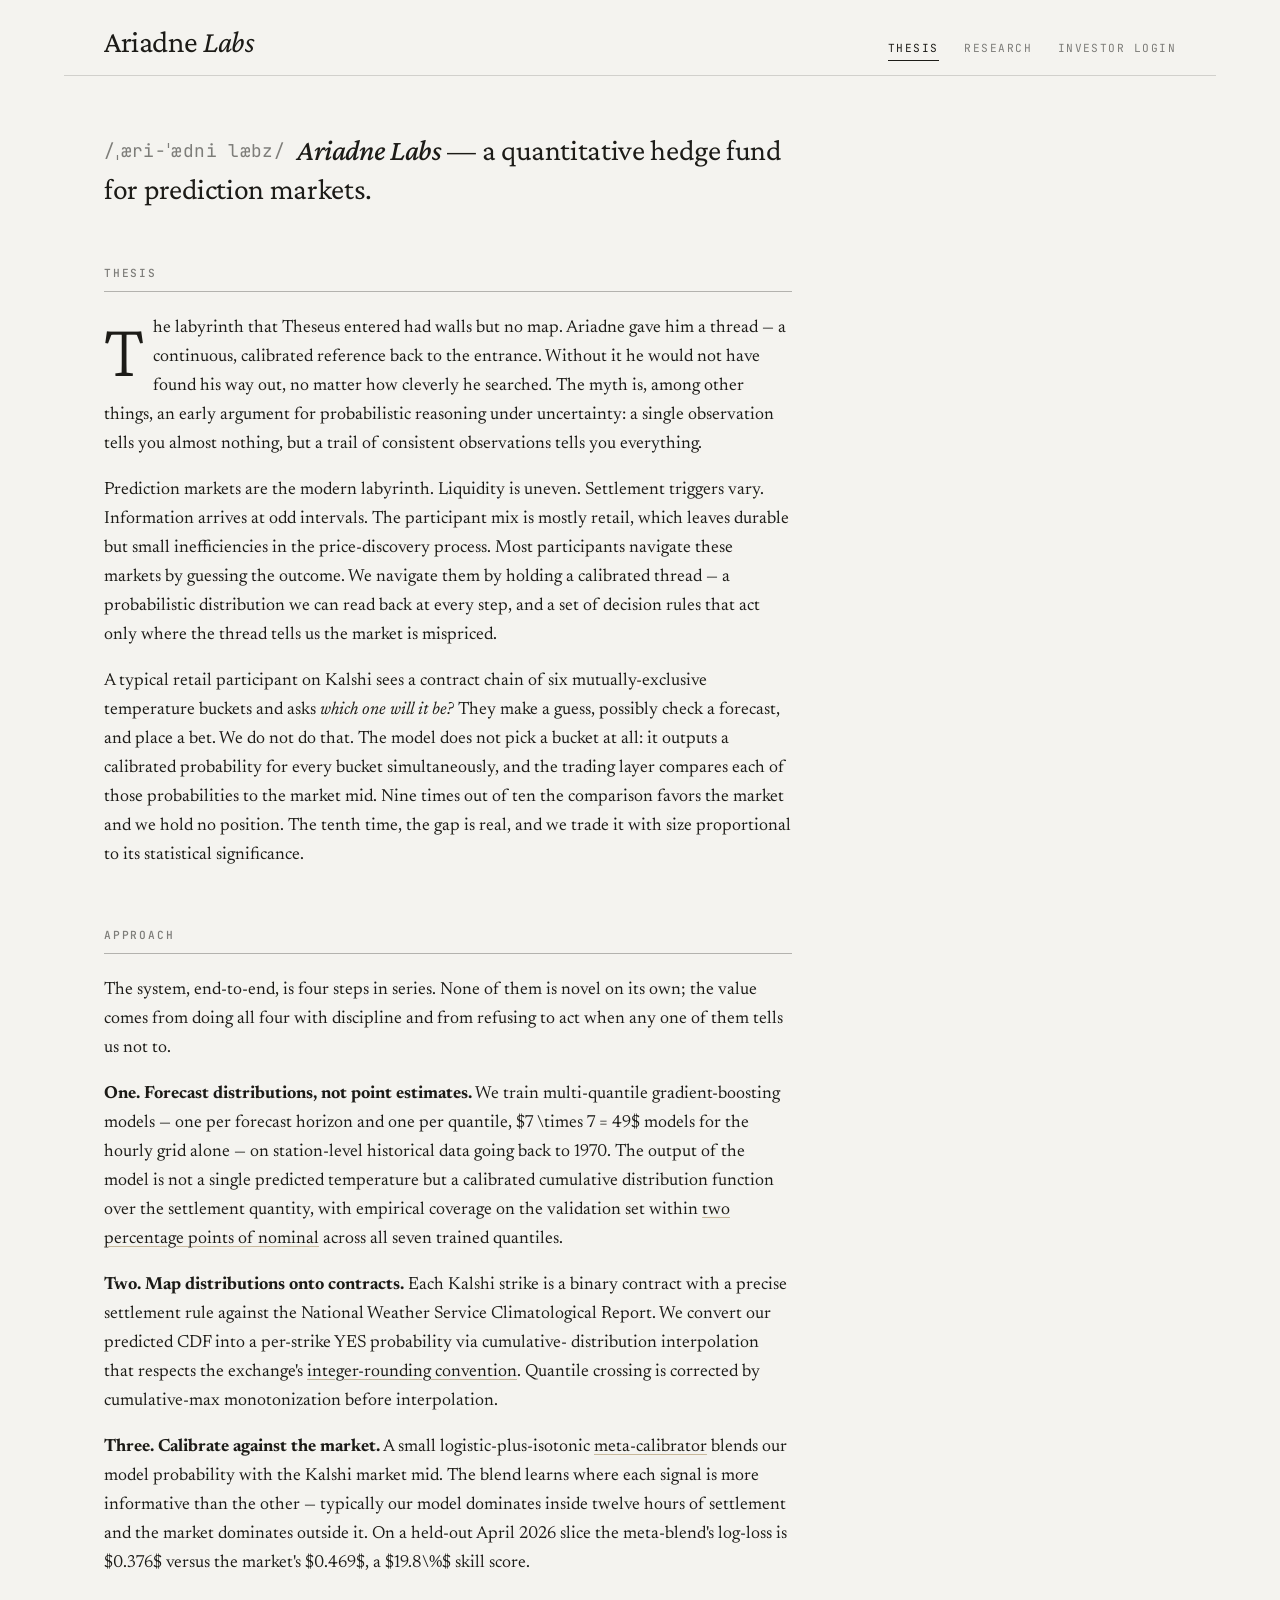
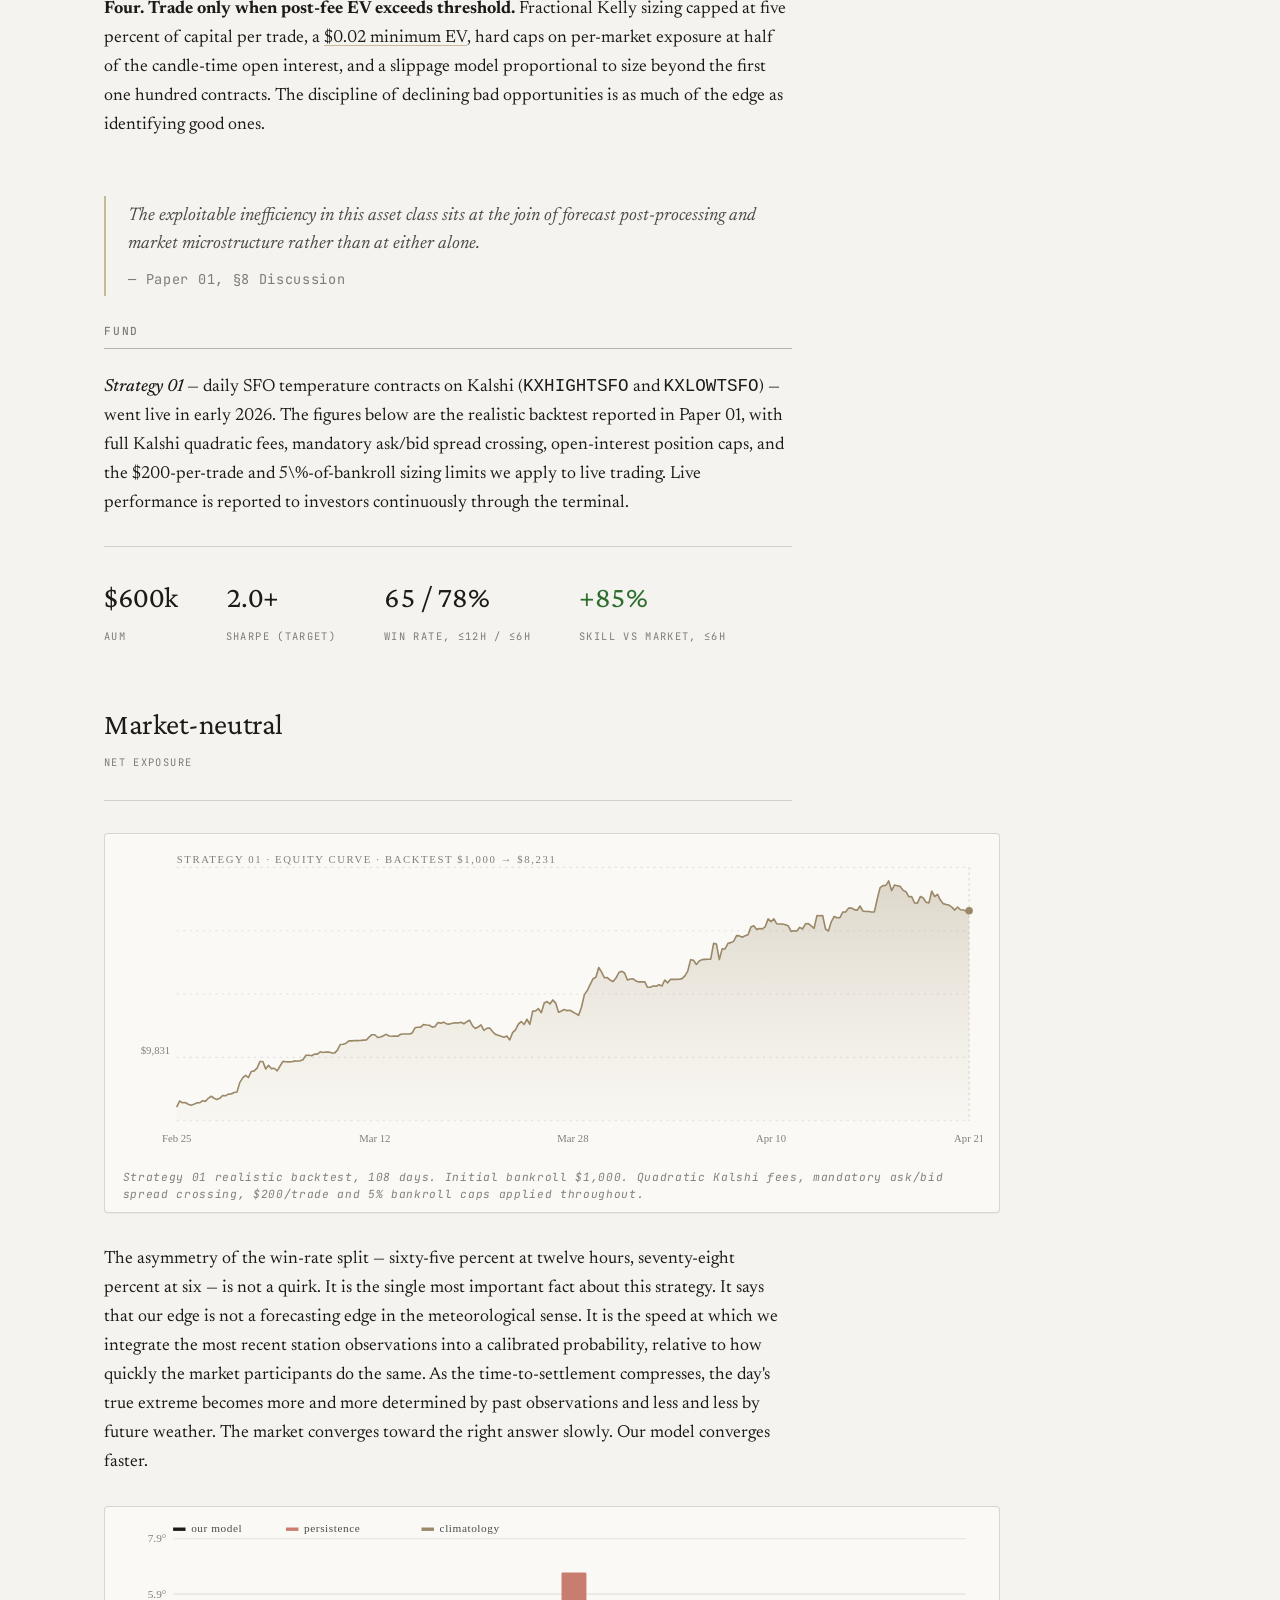
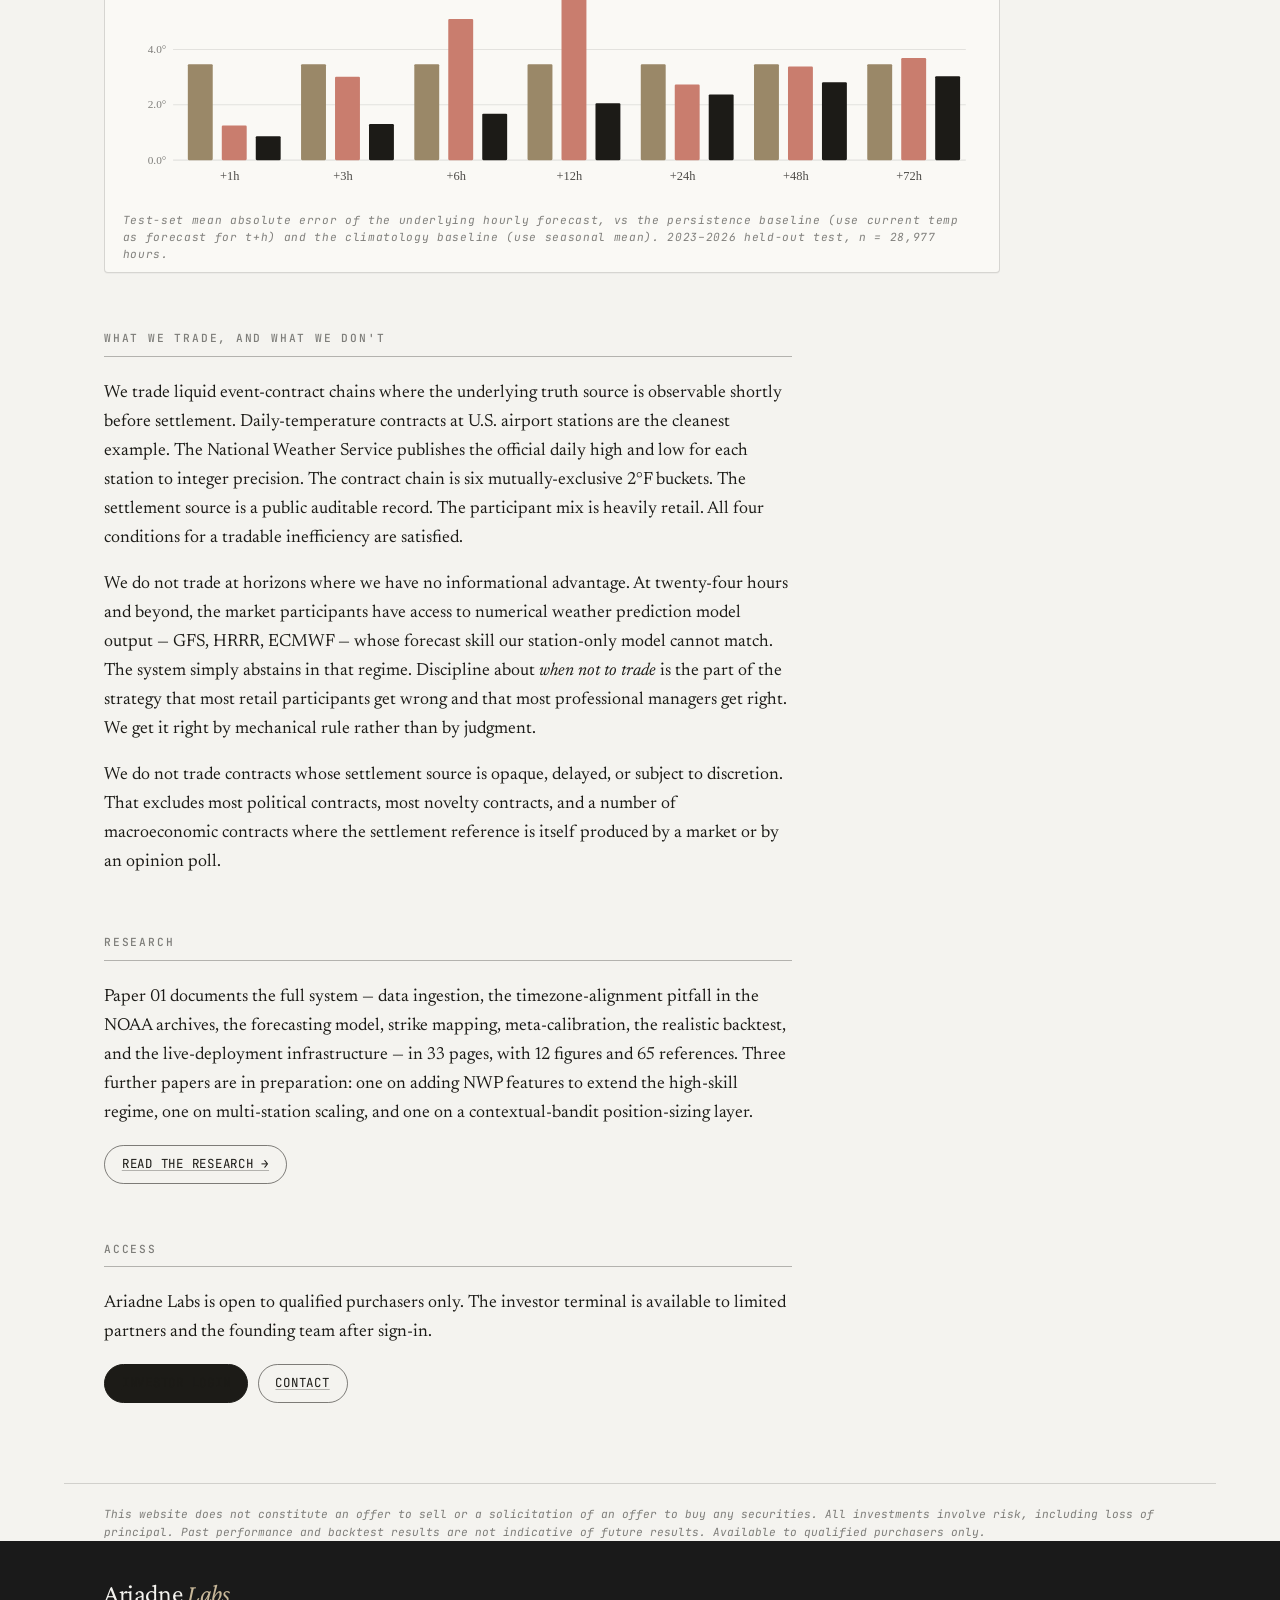
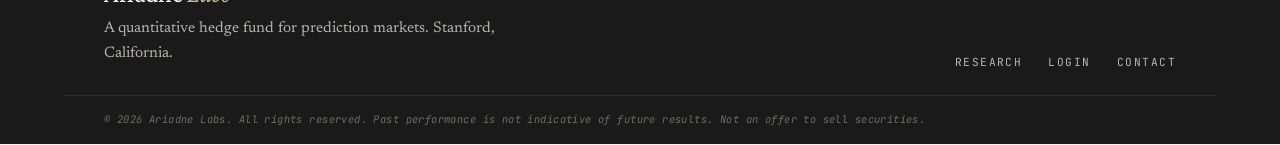
==== index.html @ 955a6ab6 "Restructure for Vercel: site files at repo root * moved site/* to repo root (index.html, research.ht" ====
<!doctype html>
<html lang="en">
<head>
<meta charset="utf-8">
<meta name="viewport" content="width=device-width, initial-scale=1">
<title>Ariadne Labs — A quantitative hedge fund for prediction markets</title>
<meta name="description" content="Ariadne Labs is a quantitative AI hedge fund that systematically prices gaps between machine-implied probabilities and prediction-market prices.">
<meta name="author" content="Ariadne Labs">
<meta property="og:title" content="Ariadne Labs">
<meta property="og:description" content="A quantitative hedge fund for prediction markets.">
<meta property="og:type" content="website">

<link rel="preconnect" href="https://fonts.googleapis.com">
<link rel="preconnect" href="https://fonts.gstatic.com" crossorigin>
<link href="https://fonts.googleapis.com/css2?family=Newsreader:ital,opsz,wght@0,6..72,200..800;1,6..72,200..800&family=Crimson+Pro:ital,wght@0,200..900;1,200..900&family=JetBrains+Mono:wght@100..800&display=swap" rel="stylesheet">
<link rel="stylesheet" href="css/site.css">
</head>
<body>

<header class="site-header">
  <a href="index.html" class="wordmark">Ariadne <em>Labs</em></a>
  <nav class="site-nav">
    <a href="index.html" class="active">Thesis</a>
    <a href="research.html">Research</a>
    <a href="login.html">Investor login</a>
  </nav>
</header>

<article class="article">

  <!-- ─────────────────────────── lede ─────────────────────────── -->
  <section class="lede">
    <p>
      <span class="ipa">/ˌæri-ˈædni læbz/</span>
      <em class="brand">Ariadne Labs</em>
      &mdash; a quantitative hedge fund for prediction markets.
    </p>
  </section>

  <!-- ─────────────────────────── thesis ─────────────────────────── -->
  <section class="block">
    <h2 class="block-label">Thesis</h2>

    <p class="has-drop-cap">
      The labyrinth that Theseus entered had walls but no map. Ariadne gave
      him a thread &mdash; a continuous, calibrated reference back to the
      entrance. Without it he would not have found his way out, no matter
      how cleverly he searched. The myth is, among other things, an early
      argument for probabilistic reasoning under uncertainty: a single
      observation tells you almost nothing, but a trail of consistent
      observations tells you everything.
    </p>

    <p>
      Prediction markets are the modern labyrinth. Liquidity is uneven.
      Settlement triggers vary. Information arrives at odd intervals. The
      participant mix is mostly retail, which leaves durable but small
      inefficiencies in the price-discovery process. Most participants
      navigate these markets by guessing the outcome. We navigate them by
      holding a calibrated thread &mdash; a probabilistic distribution we
      can read back at every step, and a set of decision rules that act
      only where the thread tells us the market is mispriced.
    </p>

    <p>
      A typical retail participant on Kalshi sees a contract chain of six
      mutually-exclusive temperature buckets and asks <em>which one will it
      be?</em> They make a guess, possibly check a forecast, and place a
      bet. We do not do that. The model does not pick a bucket at all: it
      outputs a calibrated probability for every bucket simultaneously, and
      the trading layer compares each of those probabilities to the market
      mid. Nine times out of ten the comparison favors the market and we
      hold no position. The tenth time, the gap is real, and we trade it
      with size proportional to its statistical significance.
    </p>
  </section>

  <!-- ─────────────────────────── approach ─────────────────────────── -->
  <section class="block">
    <h2 class="block-label">Approach</h2>

    <p>
      The system, end-to-end, is four steps in series. None of them is
      novel on its own; the value comes from doing all four with discipline
      and from refusing to act when any one of them tells us not to.
    </p>

    <p>
      <strong>One. Forecast distributions, not point estimates.</strong>
      We train multi-quantile gradient-boosting models &mdash; one per
      forecast horizon and one per quantile, $7 \times 7 = 49$ models for
      the hourly grid alone &mdash; on station-level historical data going
      back to 1970. The output of the model is not a single predicted
      temperature but a calibrated cumulative distribution function over
      the settlement quantity, with empirical coverage on the validation
      set within
      <span class="term" data-def="±0.02 of nominal at h = 1h, growing modestly to ±0.06 at h = 72h. The model is consistently calibrated across all quantiles tested in the held-out 2020–2022 validation slice.">two percentage points of nominal</span>
      across all seven trained quantiles.
    </p>

    <p>
      <strong>Two. Map distributions onto contracts.</strong> Each Kalshi
      strike is a binary contract with a precise settlement rule against
      the National Weather Service Climatological Report. We convert our
      predicted CDF into a per-strike YES probability via cumulative-
      distribution interpolation that respects the exchange's
      <span class="term" data-def="The NWS reports daily extremes to integer-degree precision. A bucket [a, b] in degrees Fahrenheit therefore settles YES iff the realized temperature is in {a, a+1, …, b}. We compute its probability as F(b + 0.5) – F(a − 0.5), the standard continuity correction when relating discrete-rounded outcomes to continuous predictive distributions.">integer-rounding convention</span>.
      Quantile crossing is corrected by cumulative-max monotonization
      before interpolation.
    </p>

    <p>
      <strong>Three. Calibrate against the market.</strong> A small
      logistic-plus-isotonic
      <span class="term" data-def="A two-stage calibrator trained on the chronological train tail of our Kalshi data. Stage one is logistic regression on (logit model, logit market, disagreement, hours-to-settle, spread, log open interest, log volume, strike type one-hot). Stage two is isotonic regression on the held-out tail of stage one's output. The blend learns when each signal is more informative than the other.">meta-calibrator</span>
      blends our model probability with the Kalshi market mid. The blend
      learns where each signal is more informative than the other &mdash;
      typically our model dominates inside twelve hours of settlement and
      the market dominates outside it. On a held-out April 2026 slice the
      meta-blend's log-loss is $0.376$ versus the market's $0.469$, a
      $19.8\%$ skill score.
    </p>

    <p>
      <strong>Four. Trade only when post-fee EV exceeds threshold.</strong>
      Fractional Kelly sizing capped at five percent of capital per trade,
      a
      <span class="term" data-def="At least $0.02 per contract after Kalshi's quadratic fee schedule and after crossing the bid-ask spread. The threshold is set well above the $0.01 minimum fee floor and is conservative enough to absorb both slippage and modest model error.">$0.02 minimum EV</span>,
      hard caps on per-market exposure at half of the candle-time open
      interest, and a slippage model proportional to size beyond the first
      one hundred contracts. The discipline of declining bad opportunities
      is as much of the edge as identifying good ones.
    </p>
  </section>

  <!-- ─────────────────────────── pull-quote ─────────────────────────── -->
  <blockquote>
    The exploitable inefficiency in this asset class sits at the join of
    forecast post-processing and market microstructure rather than at
    either alone.
    <cite>— Paper 01, §8 Discussion</cite>
  </blockquote>

  <!-- ─────────────────────────── fund ─────────────────────────── -->
  <section class="block">
    <h2 class="block-label">Fund</h2>

    <p>
      <em class="brand">Strategy 01</em> &mdash; daily SFO temperature
      contracts on Kalshi (<code>KXHIGHTSFO</code> and
      <code>KXLOWTSFO</code>) &mdash; went live in early 2026. The figures
      below are the realistic backtest reported in Paper 01, with full
      Kalshi quadratic fees, mandatory ask/bid spread crossing,
      open-interest position caps, and the $200-per-trade and 5\%-of-bankroll
      sizing limits we apply to live trading. Live performance is reported
      to investors continuously through the terminal.
    </p>

    <div class="stat-row">
      <div class="stat"><span class="v">$600k</span><span class="l">AUM</span></div>
      <div class="stat"><span class="v">2.0+</span><span class="l">Sharpe (target)</span></div>
      <div class="stat"><span class="v">65 / 78%</span><span class="l">Win rate, ≤12h / ≤6h</span></div>
      <div class="stat"><span class="v"><span class="up">+85%</span></span><span class="l">Skill vs market, ≤6h</span></div>
      <div class="stat"><span class="v">Market-neutral</span><span class="l">Net exposure</span></div>
    </div>

    <figure class="inline">
      <object data="img/hero-equity.svg" type="image/svg+xml" aria-label="Equity curve, Strategy 01 backtest">
        <img src="img/hero-equity.svg" alt="Equity curve, Strategy 01 backtest">
      </object>
      <figcaption>
        Strategy 01 realistic backtest, 108 days. Initial bankroll $1,000.
        Quadratic Kalshi fees, mandatory ask/bid spread crossing,
        $200/trade and 5% bankroll caps applied throughout.
      </figcaption>
    </figure>

    <p>
      The asymmetry of the win-rate split &mdash; sixty-five percent at
      twelve hours, seventy-eight percent at six &mdash; is not a quirk.
      It is the single most important fact about this strategy. It says
      that our edge is not a forecasting edge in the meteorological sense.
      It is the speed at which we integrate the most recent station
      observations into a calibrated probability, relative to how quickly
      the market participants do the same. As the time-to-settlement
      compresses, the day's true extreme becomes more and more determined
      by past observations and less and less by future weather. The
      market converges toward the right answer slowly. Our model converges
      faster.
    </p>

    <figure class="inline">
      <object data="img/skill-bars.svg" type="image/svg+xml" aria-label="Test-set MAE by horizon vs persistence and climatology">
        <img src="img/skill-bars.svg" alt="Test-set MAE by horizon vs persistence and climatology">
      </object>
      <figcaption>
        Test-set mean absolute error of the underlying hourly forecast,
        vs the persistence baseline (use current temp as forecast for t+h)
        and the climatology baseline (use seasonal mean). 2023&ndash;2026
        held-out test, n = 28,977 hours.
      </figcaption>
    </figure>
  </section>

  <!-- ─────────────────────────── what we trade ─────────────────────────── -->
  <section class="block">
    <h2 class="block-label">What we trade, and what we don't</h2>

    <p>
      We trade liquid event-contract chains where the underlying truth
      source is observable shortly before settlement. Daily-temperature
      contracts at U.S. airport stations are the cleanest example. The
      National Weather Service publishes the official daily high and low
      for each station to integer precision. The contract chain is six
      mutually-exclusive 2°F buckets. The settlement source is a public
      auditable record. The participant mix is heavily retail. All four
      conditions for a tradable inefficiency are satisfied.
    </p>

    <p>
      We do not trade at horizons where we have no informational advantage.
      At twenty-four hours and beyond, the market participants have access
      to numerical weather prediction model output &mdash; GFS, HRRR,
      ECMWF &mdash; whose forecast skill our station-only model cannot
      match. The system simply abstains in that regime. Discipline about
      <em>when not to trade</em> is the part of the strategy that most
      retail participants get wrong and that most professional managers
      get right. We get it right by mechanical rule rather than by
      judgment.
    </p>

    <p>
      We do not trade contracts whose settlement source is opaque,
      delayed, or subject to discretion. That excludes most political
      contracts, most novelty contracts, and a number of macroeconomic
      contracts where the settlement reference is itself produced by a
      market or by an opinion poll.
    </p>
  </section>

  <!-- ─────────────────────────── research ─────────────────────────── -->
  <section class="block">
    <h2 class="block-label">Research</h2>

    <p>
      Paper 01 documents the full system &mdash; data ingestion, the
      timezone-alignment pitfall in the NOAA archives, the forecasting
      model, strike mapping, meta-calibration, the realistic backtest, and
      the live-deployment infrastructure &mdash; in 33 pages, with 12
      figures and 65 references. Three further papers are in preparation:
      one on adding NWP features to extend the high-skill regime, one on
      multi-station scaling, and one on a contextual-bandit position-sizing
      layer.
    </p>

    <p class="btn-row">
      <a class="btn btn-secondary" href="research.html">Read the research →</a>
    </p>
  </section>

  <!-- ─────────────────────────── access ─────────────────────────── -->
  <section class="block">
    <h2 class="block-label">Access</h2>

    <p>
      Ariadne Labs is open to qualified purchasers only. The investor
      terminal is available to limited partners and the founding team
      after sign-in.
    </p>

    <p class="btn-row">
      <a class="btn" href="login.html">Investor login</a>
      <a class="btn btn-secondary" href="mailto:tkim219@stanford.edu">Contact</a>
    </p>
  </section>

</article>

<p class="disclaimer">
  This website does not constitute an offer to sell or a solicitation of an offer to buy any
  securities. All investments involve risk, including loss of principal. Past performance and
  backtest results are not indicative of future results. Available to qualified purchasers only.
</p>

<footer class="site-footer">
  <div class="site-footer-inner">
    <div>
      <a href="index.html" class="wordmark">Ariadne <em>Labs</em></a>
      <p>A quantitative hedge fund for prediction markets. Stanford, California.</p>
    </div>
    <nav class="links">
      <a href="research.html">Research</a>
      <a href="login.html">Login</a>
      <a href="mailto:tkim219@stanford.edu">Contact</a>
    </nav>
  </div>
  <div class="site-footer-bar">
    © 2026 Ariadne Labs. All rights reserved.
    Past performance is not indicative of future results. Not an offer to sell securities.
  </div>
</footer>

</body>
</html>
---- css/site.css ----
/* ariadne labs ── site stylesheet
 * design: intempus.org + standardsignal.com
 * format: situational-awareness.ai (long-form essay)
 */

:root {
  --bg:           #F4F3EF;
  --bg-elevated:  #FAF9F5;
  --surface:      #ECEAE2;
  --fg:           #1C1B17;
  --fg-muted:     rgba(28, 27, 23, 0.78);
  --fg-faint:     rgba(28, 27, 23, 0.55);
  --fg-fainter:   rgba(28, 27, 23, 0.30);
  --rule:         rgba(28, 27, 23, 0.16);
  --accent:       #C8B89A;
  --accent-strong:#9A8868;

  --serif-display: "Crimson Pro", "Newsreader", Georgia, "Times New Roman", serif;
  --serif-text:    "Newsreader", "Crimson Pro", Georgia, serif;
  --mono:          "JetBrains Mono", "SF Mono", Menlo, Consolas, monospace;

  /* situational-awareness uses ~700-720px text column */
  --measure:       43rem;
  --measure-narrow:34rem;
  --measure-wide:  56rem;
  --layout-max:    72rem;

  --pad-x:         clamp(1.25rem, 4vw, 2.5rem);
  --pad-y:         clamp(2rem, 5vh, 3.5rem);
}

*, *::before, *::after { box-sizing: border-box; }
html { -webkit-text-size-adjust: 100%; }

body {
  margin: 0;
  background: var(--bg);
  color: var(--fg);
  font-family: var(--serif-text);
  font-size: 18px;
  line-height: 1.65;
  font-feature-settings: "kern", "liga", "onum";
  font-variant-numeric: oldstyle-nums proportional-nums;
  -webkit-font-smoothing: antialiased;
  -moz-osx-font-smoothing: grayscale;
  text-rendering: optimizeLegibility;
}

::selection { background: rgba(154, 136, 104, 0.30); color: var(--fg); }

/* ═══════════════════════════════════════════════════════════════════
   header / navigation
   ═══════════════════════════════════════════════════════════════════ */

.site-header {
  max-width: var(--layout-max);
  margin: 0 auto;
  padding: clamp(1.4rem, 3vh, 2.4rem) var(--pad-x) 0.9rem;
  display: flex;
  justify-content: space-between;
  align-items: baseline;
  gap: 2rem;
  border-bottom: 1px solid var(--rule);
}

.wordmark {
  font-family: var(--serif-display);
  font-size: clamp(1.6rem, 2.4vw, 2rem);
  font-weight: 400;
  letter-spacing: -0.015em;
  line-height: 1;
  color: var(--fg);
  text-decoration: none;
}
.wordmark em {
  font-style: italic;
  font-weight: 400;
  color: var(--fg);
}

.site-nav {
  display: flex;
  gap: 1.6rem;
  font-family: var(--mono);
  font-size: 0.7rem;
  letter-spacing: 0.13em;
  text-transform: uppercase;
}
.site-nav a {
  color: var(--fg-faint);
  text-decoration: none;
  padding: 0.15rem 0;
  border-bottom: 1px solid transparent;
  transition: color 120ms ease, border-color 120ms ease;
}
.site-nav a:hover,
.site-nav a.active {
  color: var(--fg);
  border-bottom-color: var(--fg);
}

/* ═══════════════════════════════════════════════════════════════════
   article container — situational-awareness book-style column
   ═══════════════════════════════════════════════════════════════════ */

.article {
  max-width: var(--layout-max);
  margin: 0 auto;
  padding: clamp(2.5rem, 6vh, 4.5rem) var(--pad-x) 0;
}

.article > * { max-width: var(--measure); }

/* ═══════════════════════════════════════════════════════════════════
   lede / opener (intempus style)
   ═══════════════════════════════════════════════════════════════════ */

.lede { margin: 0 0 3.5rem 0; }
.lede .ipa {
  font-family: var(--mono);
  font-size: 0.6em;
  letter-spacing: 0.02em;
  color: var(--fg-faint);
  vertical-align: 0.18em;
  margin-right: 0.35em;
  font-feature-settings: "tnum";
}
.lede p {
  font-family: var(--serif-display);
  font-size: clamp(1.4rem, 2.6vw, 1.85rem);
  font-weight: 400;
  line-height: 1.32;
  letter-spacing: -0.012em;
  margin: 0;
  color: var(--fg);
}
.lede em {
  font-style: italic;
  font-weight: 500;
}

/* ═══════════════════════════════════════════════════════════════════
   block / section
   ═══════════════════════════════════════════════════════════════════ */

.block { margin-bottom: 3.5rem; max-width: var(--layout-max); }

.block-label {
  font-family: var(--mono);
  font-size: 0.7rem;
  font-weight: 500;
  letter-spacing: 0.16em;
  text-transform: uppercase;
  color: var(--fg-faint);
  border-bottom: 1px solid var(--fg-fainter);
  padding-bottom: 0.5rem;
  margin: 0 0 1.4rem 0;
  max-width: var(--measure);
}

/* article body type. tight measure, generous leading. */
.block p,
.article > p {
  font-family: var(--serif-text);
  font-size: 1.1rem;
  line-height: 1.65;
  margin: 0 0 1.05rem 0;
  max-width: var(--measure);
}
.block ol,
.block ul { max-width: var(--measure); padding-left: 1.5em; margin: 0 0 1.4rem 0; }
.block li { margin-bottom: 0.5rem; line-height: 1.6; }

/* drop cap on first paragraph of an article (situational-awareness style) */
.has-drop-cap::first-letter {
  float: left;
  font-family: var(--serif-display);
  font-size: 4.4em;
  font-weight: 200;
  line-height: 0.85;
  margin: 0.05em 0.12em 0 0;
  color: var(--fg);
}

/* italic block emphasis (intempus brand pattern) */
.brand {
  font-style: italic;
  font-weight: 500;
}

/* inline links (situational-awareness style — underline, hover blue) */
a.inline,
.block p a,
.article > p a {
  color: inherit;
  text-decoration: underline;
  text-decoration-thickness: 0.045em;
  text-underline-offset: 0.18em;
  text-decoration-color: var(--fg-fainter);
  transition: text-decoration-color 120ms, color 120ms;
}
.block p a:hover,
.article > p a:hover { color: #1d3fa1; text-decoration-color: #1d3fa1; }

/* ═══════════════════════════════════════════════════════════════════
   hover-defined terms (standardsignal pattern — but lighter)
   ═══════════════════════════════════════════════════════════════════ */

.term {
  cursor: help;
  text-decoration: underline;
  text-decoration-thickness: 0.05em;
  text-underline-offset: 0.18em;
  text-decoration-color: var(--accent);
  position: relative;
}
.term:hover { text-decoration-color: var(--accent-strong); }
.term:hover::after {
  content: attr(data-def);
  position: absolute;
  left: 0;
  top: 1.6em;
  z-index: 50;
  background: var(--bg-elevated);
  border: 1px solid var(--rule);
  box-shadow: 0 6px 26px rgba(28, 27, 23, 0.10);
  padding: 0.85rem 1rem;
  border-radius: 4px;
  font-family: var(--serif-text);
  font-size: 0.95rem;
  line-height: 1.5;
  color: var(--fg-muted);
  width: 22rem;
  max-width: calc(100vw - 3rem);
  white-space: normal;
  text-decoration: none;
}

/* ═══════════════════════════════════════════════════════════════════
   inline figure (situational-awareness chart embeds)
   ═══════════════════════════════════════════════════════════════════ */

figure.inline {
  margin: 1.8rem 0 2rem;
  max-width: var(--measure-wide);
  background: var(--bg-elevated);
  border: 1px solid var(--rule);
  border-radius: 4px;
  padding: 1rem 1.1rem 0.6rem;
  box-shadow: 0 1px 0 rgba(28, 27, 23, 0.03);
}
figure.inline svg { width: 100%; height: auto; display: block; }
figure.inline figcaption {
  margin-top: 0.4rem;
  font-family: var(--mono);
  font-size: 0.7rem;
  letter-spacing: 0.06em;
  color: var(--fg-faint);
  font-style: italic;
  line-height: 1.5;
  font-feature-settings: "tnum";
}

/* ═══════════════════════════════════════════════════════════════════
   accent badges / chips
   ═══════════════════════════════════════════════════════════════════ */

.chip {
  display: inline-block;
  font-family: var(--mono);
  font-size: 0.68rem;
  letter-spacing: 0.13em;
  text-transform: uppercase;
  padding: 0.2rem 0.55rem;
  border-radius: 999px;
  margin-right: 0.35rem;
}
.chip-good { background: rgba(45, 110, 45, 0.10); color: #2D6E2D; }
.chip-warn { background: rgba(154, 136, 104, 0.18); color: #6E5C36; }
.chip-bad  { background: rgba(156, 41, 41, 0.10); color: #9C2929; }
.chip-neutral { background: var(--surface); color: var(--fg-muted); }

.up   { color: #2D6E2D; font-feature-settings: "tnum"; }
.down { color: #9C2929; font-feature-settings: "tnum"; }

/* ═══════════════════════════════════════════════════════════════════
   stat row (standardsignal style — but smaller, more academic)
   ═══════════════════════════════════════════════════════════════════ */

.stat-row {
  display: flex;
  flex-wrap: wrap;
  gap: clamp(1.25rem, 4vw, 3rem);
  align-items: baseline;
  padding: 1.6rem 0 1.4rem;
  border-top: 1px solid var(--rule);
  border-bottom: 1px solid var(--rule);
  margin: 1.8rem 0 2rem;
  max-width: var(--measure);
}
.stat .v {
  font-family: var(--serif-display);
  font-size: clamp(1.5rem, 2.6vw, 1.85rem);
  font-weight: 400;
  letter-spacing: -0.015em;
  display: block;
  font-feature-settings: "tnum";
  font-variant-numeric: tabular-nums;
}
.stat .l {
  font-family: var(--mono);
  font-size: 0.65rem;
  letter-spacing: 0.13em;
  text-transform: uppercase;
  color: var(--fg-faint);
  margin-top: 0.2rem;
}

/* ═══════════════════════════════════════════════════════════════════
   buttons (intempus / standardsignal hybrid — quiet, not chunky)
   ═══════════════════════════════════════════════════════════════════ */

.btn {
  display: inline-block;
  padding: 0.5rem 1.05rem;
  font-family: var(--mono);
  font-size: 0.78rem;
  letter-spacing: 0.06em;
  text-transform: uppercase;
  border: 1px solid var(--fg);
  background: var(--fg);
  color: var(--bg);
  border-radius: 999px;
  text-decoration: none;
  transition: background 120ms, color 120ms;
}
.btn:hover { background: transparent; color: var(--fg); }
.btn-secondary {
  background: transparent;
  color: var(--fg);
  border-color: var(--fg-faint);
}
.btn-secondary:hover {
  background: var(--fg);
  color: var(--bg);
  border-color: var(--fg);
}
.btn-row {
  display: flex;
  gap: 0.6rem;
  flex-wrap: wrap;
  margin-top: 1.4rem;
}

/* ═══════════════════════════════════════════════════════════════════
   pull-quote (situational-awareness blockquote)
   ═══════════════════════════════════════════════════════════════════ */

blockquote {
  font-family: var(--serif-text);
  font-style: italic;
  font-size: 1.15rem;
  line-height: 1.55;
  border-left: 2px solid var(--accent);
  padding: 0.4rem 0 0.4rem 1.4rem;
  margin: 1.6rem 0;
  color: var(--fg-muted);
  max-width: var(--measure);
}
blockquote cite {
  display: block;
  margin-top: 0.6rem;
  font-style: normal;
  font-size: 0.85rem;
  font-family: var(--mono);
  letter-spacing: 0.05em;
  color: var(--fg-faint);
}

/* ═══════════════════════════════════════════════════════════════════
   research papers list
   ═══════════════════════════════════════════════════════════════════ */

.papers {
  list-style: none;
  padding: 0;
  margin: 0;
  max-width: var(--measure);
}
.papers li {
  border-top: 1px solid var(--rule);
  padding: 1.5rem 0;
  display: grid;
  grid-template-columns: 2.4rem 1fr;
  column-gap: 1rem;
  align-items: baseline;
}
.papers li:last-child { border-bottom: 1px solid var(--rule); }
.paper-num {
  font-family: var(--mono);
  font-size: 0.78rem;
  color: var(--fg-faint);
  font-feature-settings: "tnum";
  letter-spacing: 0.04em;
}
.paper-title {
  font-family: var(--serif-display);
  font-size: 1.18rem;
  font-weight: 400;
  line-height: 1.35;
  letter-spacing: -0.01em;
  margin: 0 0 0.35rem 0;
}
.paper-title a {
  color: var(--fg);
  text-decoration: underline;
  text-decoration-thickness: 0.04em;
  text-decoration-color: var(--accent);
  text-underline-offset: 0.18em;
}
.paper-title a:hover { text-decoration-color: var(--fg); }
.paper-authors {
  font-family: var(--serif-text);
  font-size: 0.95rem;
  color: var(--fg-muted);
  margin: 0 0 0.3rem 0;
}
.paper-meta-line {
  font-family: var(--mono);
  font-size: 0.7rem;
  letter-spacing: 0.08em;
  color: var(--fg-faint);
  text-transform: uppercase;
}
.paper-meta-line a { color: var(--fg-faint); text-decoration-color: var(--fg-fainter); }
.paper-meta-line a:hover { color: var(--fg); text-decoration-color: var(--fg); }
.paper-pending .paper-title { color: var(--fg-faint); }

/* ═══════════════════════════════════════════════════════════════════
   form (login)
   ═══════════════════════════════════════════════════════════════════ */

.form {
  max-width: 22rem;
  margin: 1.6rem 0;
}
.form label {
  display: block;
  font-family: var(--mono);
  font-size: 0.65rem;
  letter-spacing: 0.13em;
  text-transform: uppercase;
  color: var(--fg-faint);
  margin: 1.2rem 0 0.4rem 0;
}
.form input {
  width: 100%;
  padding: 0.55rem 0.75rem;
  font-family: var(--serif-text);
  font-size: 1rem;
  color: var(--fg);
  background: var(--bg-elevated);
  border: 1px solid var(--rule);
  border-radius: 3px;
  outline: none;
  transition: border-color 120ms;
}
.form input:focus {
  border-color: var(--accent-strong);
}
.form-error {
  color: #9c2929;
  font-family: var(--mono);
  font-size: 0.75rem;
  letter-spacing: 0.04em;
  margin: 0.8rem 0 0;
  min-height: 1em;
}

/* ═══════════════════════════════════════════════════════════════════
   footer (standardsignal dark footer)
   ═══════════════════════════════════════════════════════════════════ */

.disclaimer {
  max-width: var(--layout-max);
  margin: 5rem auto 0;
  padding: 1.4rem var(--pad-x) 0;
  font-family: var(--mono);
  font-size: 0.7rem;
  font-style: italic;
  line-height: 1.55;
  color: var(--fg-faint);
  border-top: 1px solid var(--rule);
}

.site-footer {
  margin-top: 0;
  background: #1A1A1A;
  color: #93908A;
}
.site-footer-inner {
  max-width: var(--layout-max);
  margin: 0 auto;
  padding: 2.5rem var(--pad-x) 1.4rem;
  display: grid;
  grid-template-columns: 1fr auto;
  gap: 1.5rem 2rem;
  align-items: end;
}
.site-footer .wordmark {
  color: #F4F3EF;
  font-size: 1.6rem;
  display: block;
  margin-bottom: 0.6rem;
}
.site-footer .wordmark em { color: #C8B89A; }
.site-footer p {
  margin: 0 0 0.4rem 0;
  font-size: 0.95rem;
  font-family: var(--serif-text);
  color: #B8B5AE;
  max-width: 28rem;
}
.site-footer .links {
  font-family: var(--mono);
  font-size: 0.7rem;
  letter-spacing: 0.13em;
  text-transform: uppercase;
  text-align: right;
}
.site-footer .links a {
  color: #B8B5AE;
  text-decoration: none;
  display: inline-block;
  margin-left: 1.1rem;
  border-bottom: 1px solid transparent;
}
.site-footer .links a:hover { color: #F4F3EF; border-bottom-color: #F4F3EF; }
.site-footer-bar {
  border-top: 1px solid #2C2C2C;
  padding: 1rem var(--pad-x);
  max-width: var(--layout-max);
  margin: 0 auto;
  font-family: var(--mono);
  font-size: 0.65rem;
  letter-spacing: 0.04em;
  font-style: italic;
  color: #6F6C66;
  line-height: 1.5;
}

@media (max-width: 700px) {
  .site-header { flex-direction: column; align-items: flex-start; gap: 1rem; }
  .site-footer-inner { grid-template-columns: 1fr; }
  .site-footer .links { text-align: left; }
  .site-footer .links a { margin-left: 0; margin-right: 1.1rem; }
  .papers li { grid-template-columns: 1fr; }
}

/* ═══════════════════════════════════════════════════════════════════
   reduced motion
   ═══════════════════════════════════════════════════════════════════ */
@media (prefers-reduced-motion: reduce) {
  *, *::before, *::after {
    animation-duration: 0.01ms !important;
    transition-duration: 0.01ms !important;
  }
}
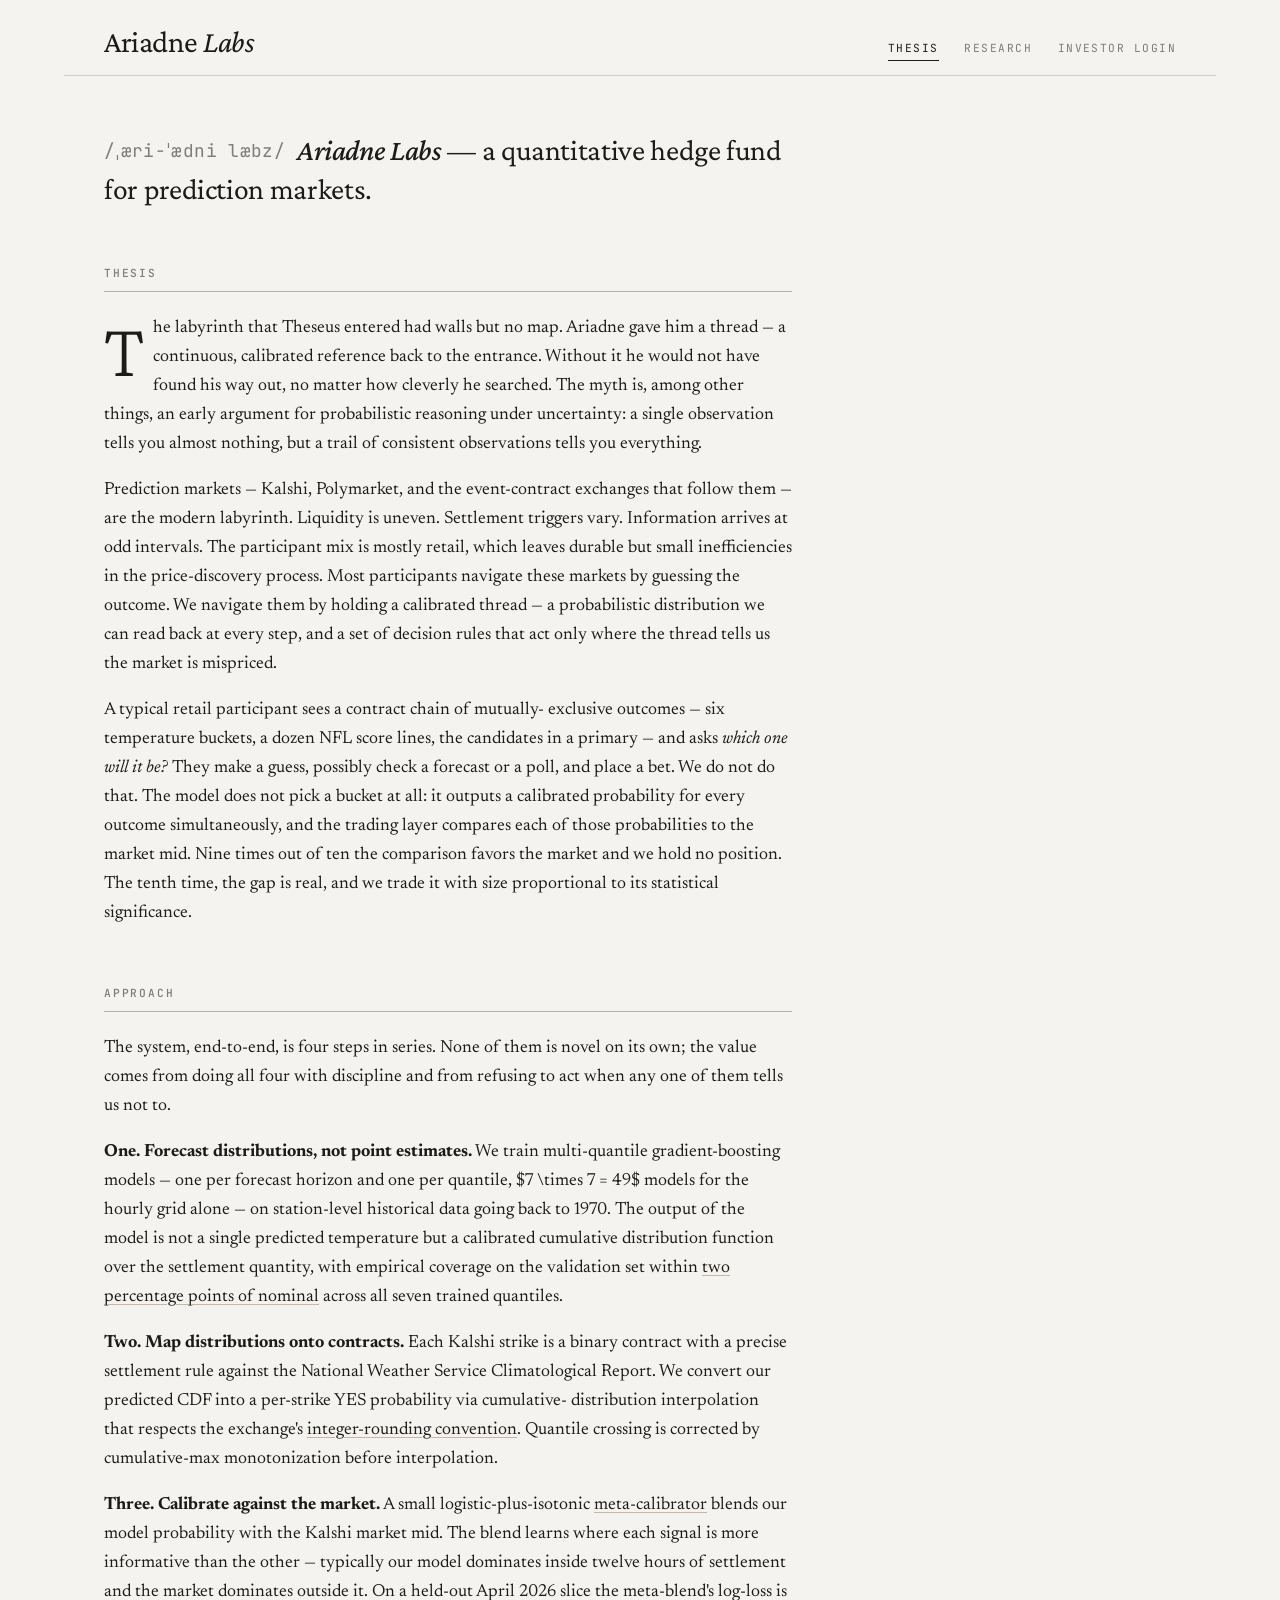
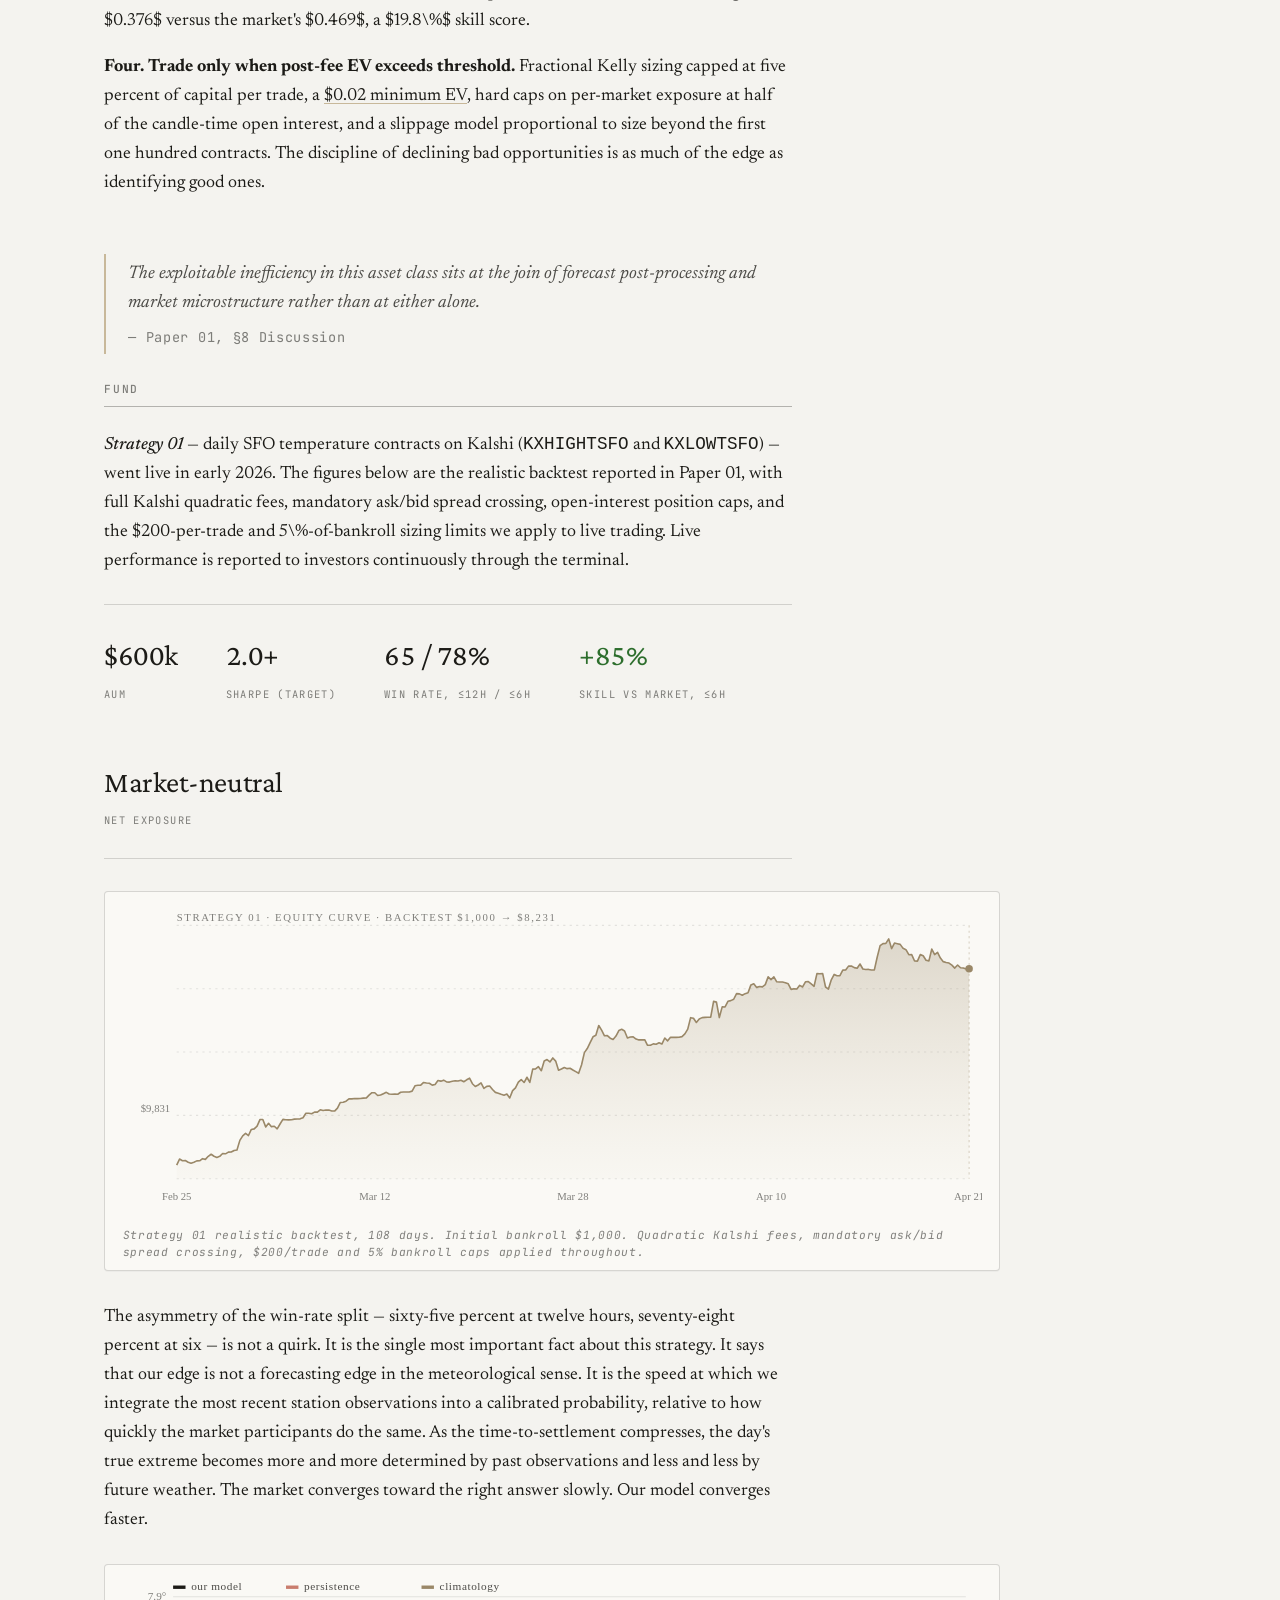
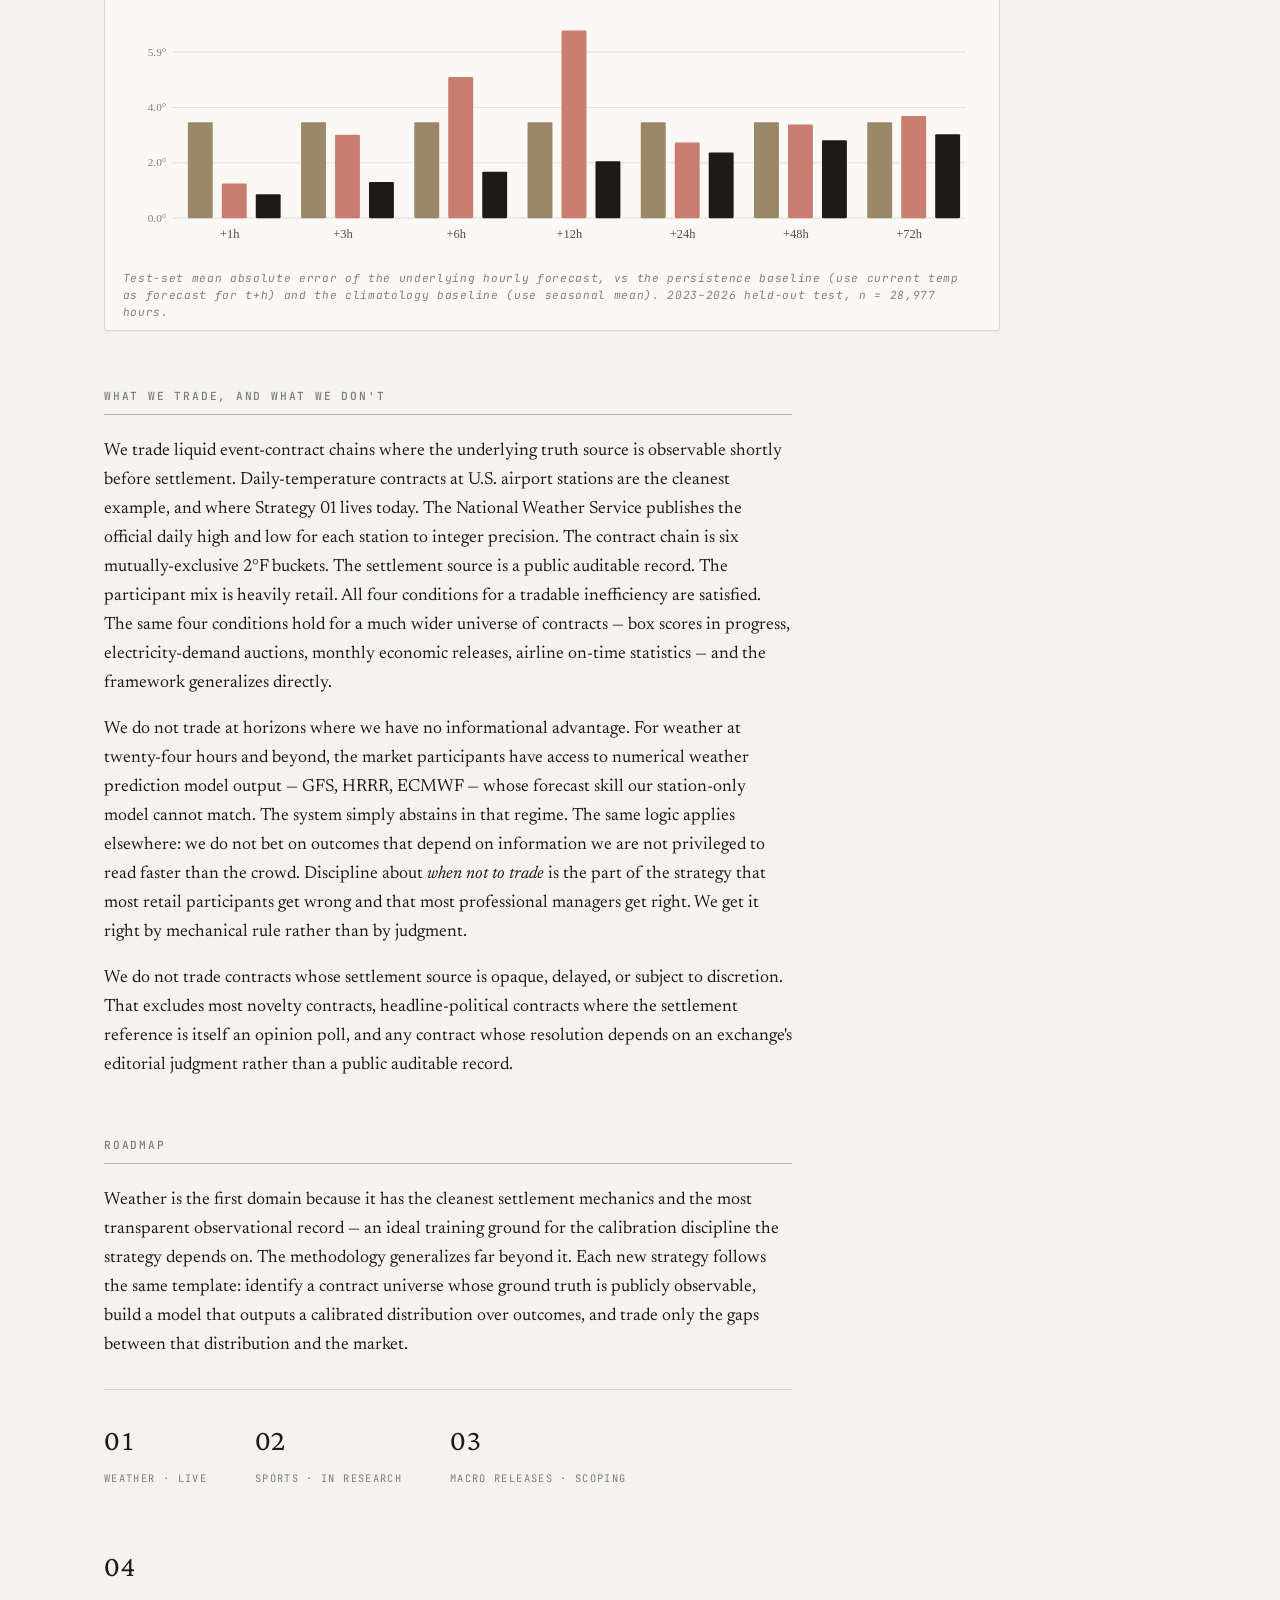
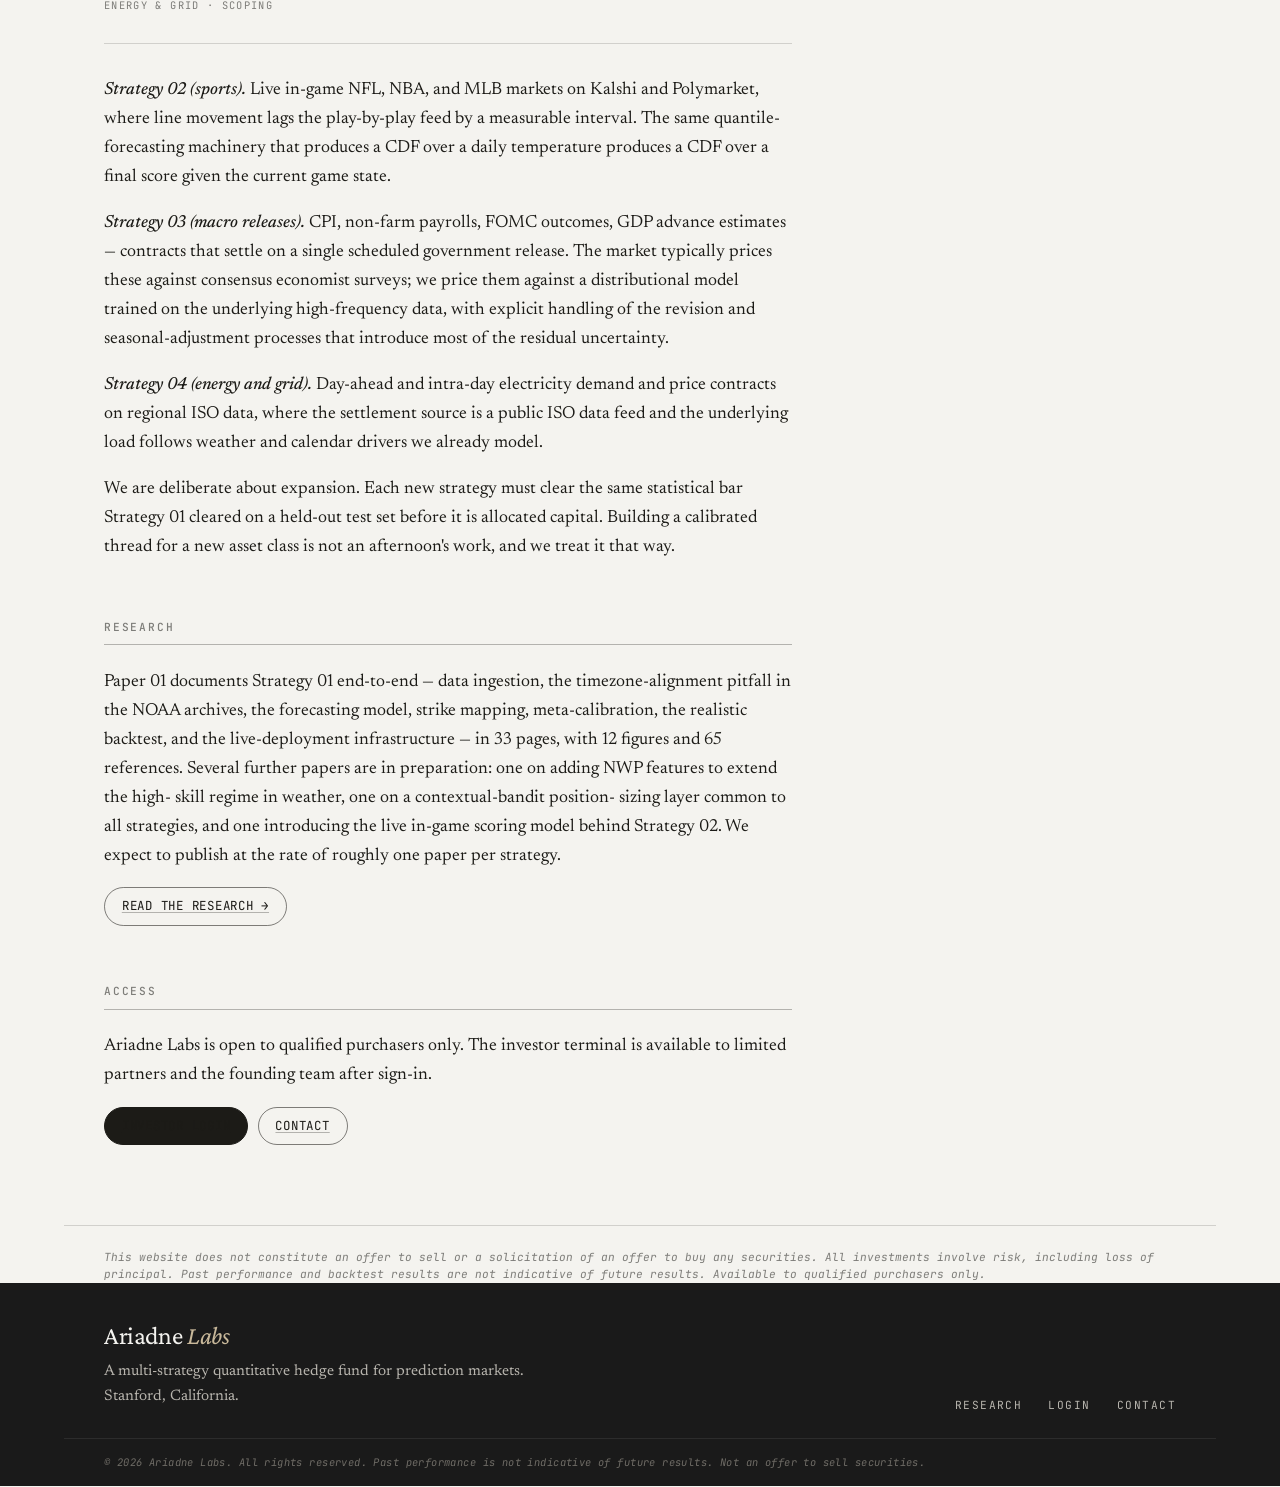
==== commit 23e2ec4a: "Terminal: bucket-probability + 72h-observations panels; broaden site scope - build_fund_state.py: em" ====
--- a/index.html
+++ b/index.html
@@ -4,10 +4,10 @@
 <meta charset="utf-8">
 <meta name="viewport" content="width=device-width, initial-scale=1">
 <title>Ariadne Labs — A quantitative hedge fund for prediction markets</title>
-<meta name="description" content="Ariadne Labs is a quantitative AI hedge fund that systematically prices gaps between machine-implied probabilities and prediction-market prices.">
+<meta name="description" content="Ariadne Labs is a quantitative AI hedge fund that systematically prices gaps between machine-implied probabilities and prediction-market prices on Kalshi, Polymarket, and other event-contract exchanges.">
 <meta name="author" content="Ariadne Labs">
 <meta property="og:title" content="Ariadne Labs">
-<meta property="og:description" content="A quantitative hedge fund for prediction markets.">
+<meta property="og:description" content="A multi-strategy quantitative hedge fund for prediction markets — Kalshi, Polymarket, and beyond.">
 <meta property="og:type" content="website">
 
 <link rel="preconnect" href="https://fonts.googleapis.com">
@@ -52,26 +52,30 @@
     </p>
 
     <p>
-      Prediction markets are the modern labyrinth. Liquidity is uneven.
-      Settlement triggers vary. Information arrives at odd intervals. The
-      participant mix is mostly retail, which leaves durable but small
-      inefficiencies in the price-discovery process. Most participants
-      navigate these markets by guessing the outcome. We navigate them by
-      holding a calibrated thread &mdash; a probabilistic distribution we
-      can read back at every step, and a set of decision rules that act
-      only where the thread tells us the market is mispriced.
-    </p>
-
-    <p>
-      A typical retail participant on Kalshi sees a contract chain of six
-      mutually-exclusive temperature buckets and asks <em>which one will it
-      be?</em> They make a guess, possibly check a forecast, and place a
-      bet. We do not do that. The model does not pick a bucket at all: it
-      outputs a calibrated probability for every bucket simultaneously, and
-      the trading layer compares each of those probabilities to the market
-      mid. Nine times out of ten the comparison favors the market and we
-      hold no position. The tenth time, the gap is real, and we trade it
-      with size proportional to its statistical significance.
+      Prediction markets &mdash; Kalshi, Polymarket, and the event-contract
+      exchanges that follow them &mdash; are the modern labyrinth. Liquidity
+      is uneven. Settlement triggers vary. Information arrives at odd
+      intervals. The participant mix is mostly retail, which leaves durable
+      but small inefficiencies in the price-discovery process. Most
+      participants navigate these markets by guessing the outcome. We
+      navigate them by holding a calibrated thread &mdash; a probabilistic
+      distribution we can read back at every step, and a set of decision
+      rules that act only where the thread tells us the market is
+      mispriced.
+    </p>
+
+    <p>
+      A typical retail participant sees a contract chain of mutually-
+      exclusive outcomes &mdash; six temperature buckets, a dozen NFL
+      score lines, the candidates in a primary &mdash; and asks
+      <em>which one will it be?</em> They make a guess, possibly check a
+      forecast or a poll, and place a bet. We do not do that. The model
+      does not pick a bucket at all: it outputs a calibrated probability
+      for every outcome simultaneously, and the trading layer compares
+      each of those probabilities to the market mid. Nine times out of
+      ten the comparison favors the market and we hold no position. The
+      tenth time, the gap is real, and we trade it with size proportional
+      to its statistical significance.
     </p>
   </section>
 
@@ -209,32 +213,99 @@
     <p>
       We trade liquid event-contract chains where the underlying truth
       source is observable shortly before settlement. Daily-temperature
-      contracts at U.S. airport stations are the cleanest example. The
-      National Weather Service publishes the official daily high and low
-      for each station to integer precision. The contract chain is six
-      mutually-exclusive 2°F buckets. The settlement source is a public
-      auditable record. The participant mix is heavily retail. All four
-      conditions for a tradable inefficiency are satisfied.
+      contracts at U.S. airport stations are the cleanest example, and
+      where Strategy 01 lives today. The National Weather Service
+      publishes the official daily high and low for each station to
+      integer precision. The contract chain is six mutually-exclusive
+      2°F buckets. The settlement source is a public auditable record.
+      The participant mix is heavily retail. All four conditions for a
+      tradable inefficiency are satisfied. The same four conditions hold
+      for a much wider universe of contracts &mdash; box scores in
+      progress, electricity-demand auctions, monthly economic releases,
+      airline on-time statistics &mdash; and the framework generalizes
+      directly.
     </p>
 
     <p>
       We do not trade at horizons where we have no informational advantage.
-      At twenty-four hours and beyond, the market participants have access
-      to numerical weather prediction model output &mdash; GFS, HRRR,
-      ECMWF &mdash; whose forecast skill our station-only model cannot
-      match. The system simply abstains in that regime. Discipline about
-      <em>when not to trade</em> is the part of the strategy that most
-      retail participants get wrong and that most professional managers
-      get right. We get it right by mechanical rule rather than by
-      judgment.
+      For weather at twenty-four hours and beyond, the market participants
+      have access to numerical weather prediction model output &mdash;
+      GFS, HRRR, ECMWF &mdash; whose forecast skill our station-only
+      model cannot match. The system simply abstains in that regime.
+      The same logic applies elsewhere: we do not bet on outcomes that
+      depend on information we are not privileged to read faster than the
+      crowd. Discipline about <em>when not to trade</em> is the part of
+      the strategy that most retail participants get wrong and that most
+      professional managers get right. We get it right by mechanical
+      rule rather than by judgment.
     </p>
 
     <p>
       We do not trade contracts whose settlement source is opaque,
-      delayed, or subject to discretion. That excludes most political
-      contracts, most novelty contracts, and a number of macroeconomic
-      contracts where the settlement reference is itself produced by a
-      market or by an opinion poll.
+      delayed, or subject to discretion. That excludes most novelty
+      contracts, headline-political contracts where the settlement
+      reference is itself an opinion poll, and any contract whose
+      resolution depends on an exchange's editorial judgment rather than
+      a public auditable record.
+    </p>
+  </section>
+
+  <!-- ─────────────────────────── roadmap ─────────────────────────── -->
+  <section class="block">
+    <h2 class="block-label">Roadmap</h2>
+
+    <p>
+      Weather is the first domain because it has the cleanest settlement
+      mechanics and the most transparent observational record &mdash; an
+      ideal training ground for the calibration discipline the strategy
+      depends on. The methodology generalizes far beyond it. Each new
+      strategy follows the same template: identify a contract universe
+      whose ground truth is publicly observable, build a model that
+      outputs a calibrated distribution over outcomes, and trade only the
+      gaps between that distribution and the market.
+    </p>
+
+    <div class="stat-row">
+      <div class="stat"><span class="v">01</span><span class="l">Weather · live</span></div>
+      <div class="stat"><span class="v">02</span><span class="l">Sports · in research</span></div>
+      <div class="stat"><span class="v">03</span><span class="l">Macro releases · scoping</span></div>
+      <div class="stat"><span class="v">04</span><span class="l">Energy &amp; grid · scoping</span></div>
+    </div>
+
+    <p>
+      <em class="brand">Strategy 02 (sports).</em> Live in-game NFL, NBA,
+      and MLB markets on Kalshi and Polymarket, where line movement
+      lags the play-by-play feed by a measurable interval. The same
+      quantile-forecasting machinery that produces a CDF over a daily
+      temperature produces a CDF over a final score given the current
+      game state.
+    </p>
+
+    <p>
+      <em class="brand">Strategy 03 (macro releases).</em> CPI, non-farm
+      payrolls, FOMC outcomes, GDP advance estimates &mdash; contracts
+      that settle on a single scheduled government release. The market
+      typically prices these against consensus economist surveys; we
+      price them against a distributional model trained on the
+      underlying high-frequency data, with explicit handling of the
+      revision and seasonal-adjustment processes that introduce most of
+      the residual uncertainty.
+    </p>
+
+    <p>
+      <em class="brand">Strategy 04 (energy and grid).</em> Day-ahead
+      and intra-day electricity demand and price contracts on regional
+      ISO data, where the settlement source is a public ISO data feed
+      and the underlying load follows weather and calendar drivers we
+      already model.
+    </p>
+
+    <p>
+      We are deliberate about expansion. Each new strategy must clear the
+      same statistical bar Strategy 01 cleared on a held-out test set
+      before it is allocated capital. Building a calibrated thread for a
+      new asset class is not an afternoon's work, and we treat it that
+      way.
     </p>
   </section>
 
@@ -243,14 +314,16 @@
     <h2 class="block-label">Research</h2>
 
     <p>
-      Paper 01 documents the full system &mdash; data ingestion, the
-      timezone-alignment pitfall in the NOAA archives, the forecasting
-      model, strike mapping, meta-calibration, the realistic backtest, and
-      the live-deployment infrastructure &mdash; in 33 pages, with 12
-      figures and 65 references. Three further papers are in preparation:
-      one on adding NWP features to extend the high-skill regime, one on
-      multi-station scaling, and one on a contextual-bandit position-sizing
-      layer.
+      Paper 01 documents Strategy 01 end-to-end &mdash; data ingestion,
+      the timezone-alignment pitfall in the NOAA archives, the
+      forecasting model, strike mapping, meta-calibration, the realistic
+      backtest, and the live-deployment infrastructure &mdash; in 33
+      pages, with 12 figures and 65 references. Several further papers
+      are in preparation: one on adding NWP features to extend the high-
+      skill regime in weather, one on a contextual-bandit position-
+      sizing layer common to all strategies, and one introducing the
+      live in-game scoring model behind Strategy 02. We expect to
+      publish at the rate of roughly one paper per strategy.
     </p>
 
     <p class="btn-row">
@@ -286,7 +359,7 @@
   <div class="site-footer-inner">
     <div>
       <a href="index.html" class="wordmark">Ariadne <em>Labs</em></a>
-      <p>A quantitative hedge fund for prediction markets. Stanford, California.</p>
+      <p>A multi-strategy quantitative hedge fund for prediction markets. Stanford, California.</p>
     </div>
     <nav class="links">
       <a href="research.html">Research</a>
